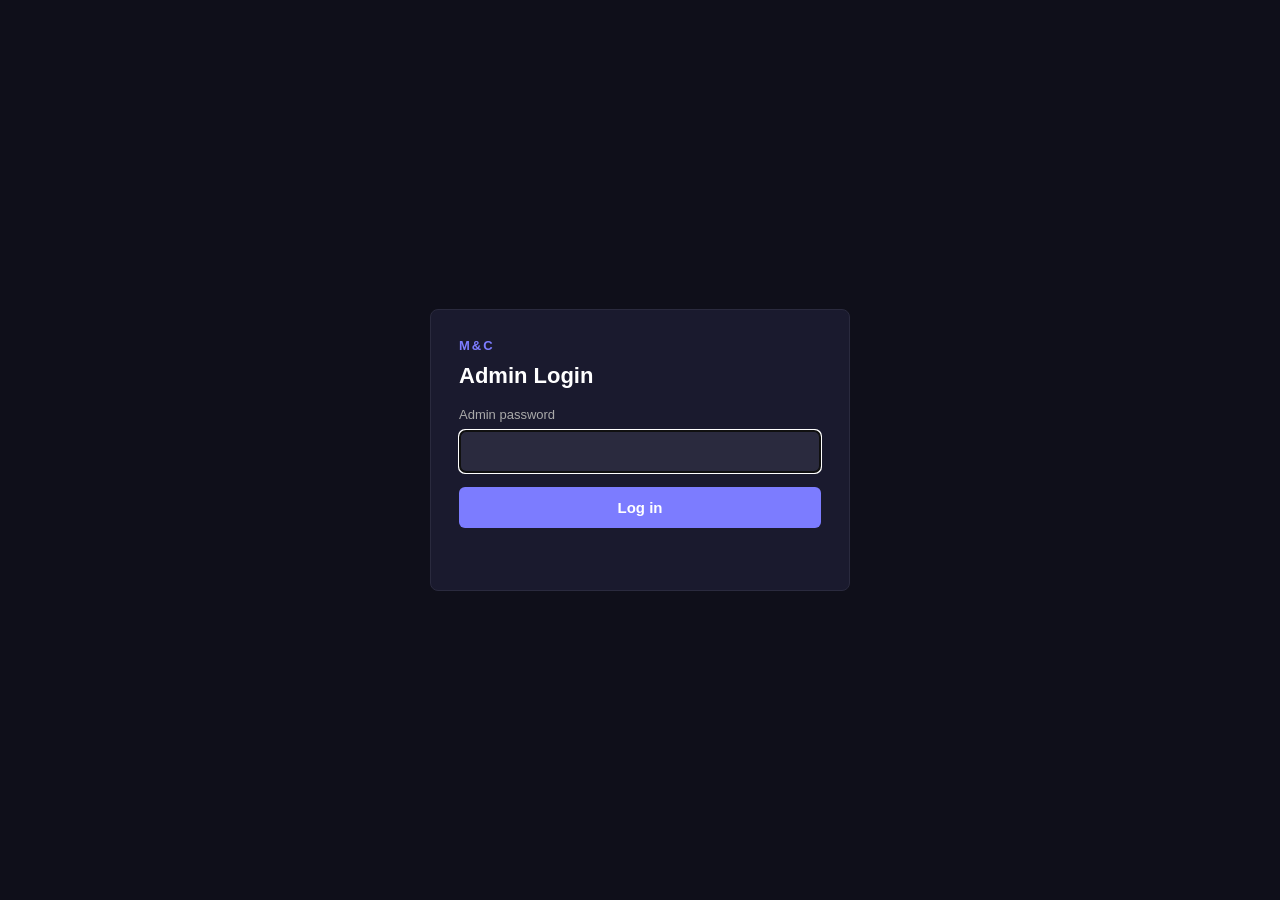
==== Web/wwwroot/login.html @ 197de39a "feat: add background tracking and dashboard improvements" ====
<!DOCTYPE html>
<html lang="en">
<head>
<meta charset="UTF-8">
<meta name="viewport" content="width=device-width, initial-scale=1.0">
<title>Monitor & Control Login</title>
<style>
* { box-sizing: border-box; }
body {
  margin: 0;
  min-height: 100vh;
  display: grid;
  place-items: center;
  font-family: -apple-system, BlinkMacSystemFont, 'Segoe UI', Roboto, sans-serif;
  background: #0f0f1a;
  color: #e0e0e0;
}
.login {
  width: min(420px, calc(100vw - 32px));
  background: #1a1a2e;
  border: 1px solid #2a2a3e;
  border-radius: 8px;
  padding: 28px;
}
.logo {
  color: #7c7cff;
  font-size: 13px;
  font-weight: 800;
  letter-spacing: 2px;
  margin-bottom: 10px;
  text-transform: uppercase;
}
h1 {
  margin: 0 0 18px;
  color: #fff;
  font-size: 22px;
  font-weight: 700;
}
label {
  display: block;
  margin-bottom: 8px;
  color: #aaa;
  font-size: 13px;
}
input, button {
  width: 100%;
  border-radius: 6px;
  font-size: 15px;
  padding: 12px 14px;
}
input {
  background: #2a2a3e;
  color: #e0e0e0;
  border: 1px solid #3a3a5e;
  margin-bottom: 14px;
}
button {
  border: 0;
  background: #7c7cff;
  color: #fff;
  cursor: pointer;
  font-weight: 700;
}
button:disabled {
  cursor: default;
  opacity: 0.65;
}
.message {
  min-height: 20px;
  margin-top: 14px;
  color: #ffcc66;
  font-size: 13px;
  line-height: 1.4;
}
.message.error { color: #ff7777; }
</style>
</head>
<body>
<main class="login">
  <div class="logo">M&amp;C</div>
  <h1>Admin Login</h1>
  <form id="login-form">
    <label for="password">Admin password</label>
    <input id="password" type="password" autocomplete="current-password" autofocus>
    <button id="login-button" type="submit">Log in</button>
  </form>
  <div id="message" class="message"></div>
</main>
<script>
const form = document.getElementById('login-form');
const button = document.getElementById('login-button');
const password = document.getElementById('password');
const message = document.getElementById('message');

async function checkStatus() {
  try {
    const response = await fetch('/api/auth/status', { cache: 'no-store' });
    if (!response.ok) return;
    const status = await response.json();
    if (!status.passwordSet) {
      button.disabled = true;
      password.disabled = true;
      message.className = 'message error';
      message.textContent = 'Admin password is not set. Open the dashboard locally before enabling remote access.';
    }
  } catch {
  }
}

form.addEventListener('submit', async event => {
  event.preventDefault();
  message.textContent = '';
  message.className = 'message';
  button.disabled = true;

  try {
    const response = await fetch('/api/auth/login', {
      method: 'POST',
      headers: { 'Content-Type': 'application/json' },
      body: JSON.stringify({ password: password.value })
    });

    if (!response.ok) {
      let error = 'Login failed.';
      try {
        const body = await response.json();
        if (body.error) error = body.error;
      } catch {
      }
      message.className = 'message error';
      message.textContent = error;
      return;
    }

    const auth = await response.json();
    if (auth.token) sessionStorage.setItem('dashboardAdminToken', auth.token);
    window.location.replace('/index.html');
  } finally {
    button.disabled = false;
  }
});

checkStatus();
</script>
</body>
</html>
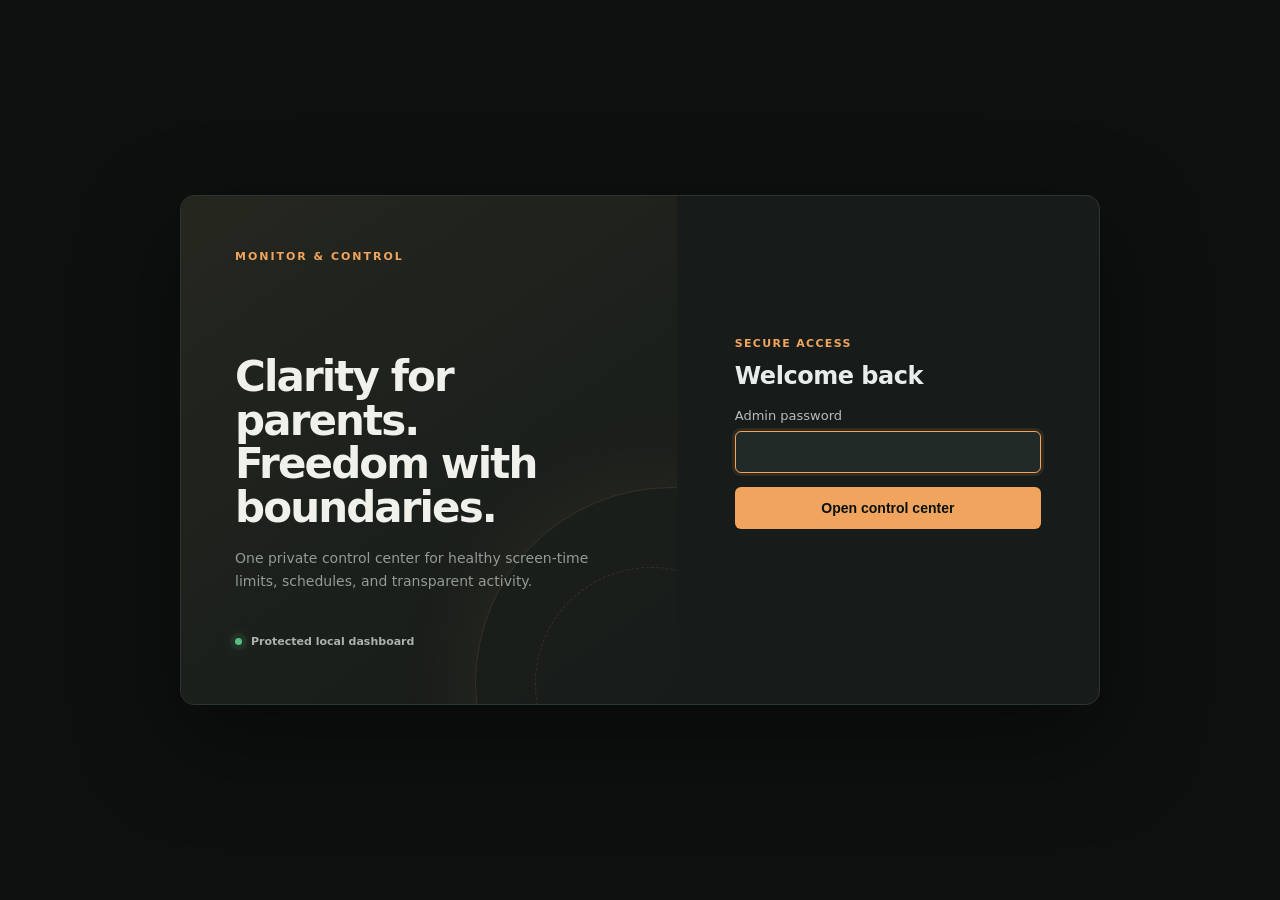
==== commit ec79ca37: "Refactor code structure for improved readability and maintainability" ====
--- a/Web/wwwroot/login.html
+++ b/Web/wwwroot/login.html
@@ -6,61 +6,100 @@
 <title>Monitor & Control Login</title>
 <style>
 * { box-sizing: border-box; }
+:root { color-scheme: dark; }
 body {
   margin: 0;
   min-height: 100vh;
   display: grid;
   place-items: center;
-  font-family: -apple-system, BlinkMacSystemFont, 'Segoe UI', Roboto, sans-serif;
-  background: #0f0f1a;
-  color: #e0e0e0;
+  font-family: "Segoe UI Variable", "Segoe UI", system-ui, sans-serif;
+  background: #0d100f;
+  color: #e8ecea;
 }
+.login-shell {
+  position: relative;
+  display: grid;
+  grid-template-columns: minmax(0, 1.08fr) minmax(360px, .92fr);
+  width: min(920px, calc(100vw - 40px));
+  min-height: 510px;
+  overflow: hidden;
+  border: 1px solid #2b3531;
+  border-radius: 14px;
+  background: #171c1a;
+  box-shadow: 0 35px 100px rgba(0,0,0,.38);
+  animation: login-arrive .55s cubic-bezier(.2,.8,.2,1) both;
+}
+@keyframes login-arrive { from { opacity: 0; transform: translateY(14px) scale(.985); } to { opacity: 1; transform: none; } }
+.login-story {
+  position: relative;
+  overflow: hidden;
+  padding: 54px;
+  background: linear-gradient(145deg,#25271f 0%,#1c201c 55%,#171c1a 100%);
+}
+.login-story::before, .login-story::after {
+  content: "";
+  position: absolute;
+  border: 1px solid rgba(240,164,93,.14);
+  border-radius: 50%;
+}
+.login-story::before { width: 390px; height: 390px; right: -190px; bottom: -175px; box-shadow: 0 0 90px rgba(240,164,93,.08); }
+.login-story::after { width: 230px; height: 230px; right: -90px; bottom: -95px; border-style: dashed; animation: story-orbit 24s linear infinite; }
+@keyframes story-orbit { to { transform: rotate(360deg); } }
+.story-brand { color: #f0a45d; font-size: 11px; font-weight: 800; letter-spacing: .18em; text-transform: uppercase; }
+.login-story h2 { max-width: 370px; margin: 92px 0 17px; color: #f1f1ec; font-size: 42px; font-weight: 560; line-height: 1.04; letter-spacing: -.045em; }
+.login-story p { max-width: 355px; color: #929b96; font-size: 14px; line-height: 1.65; }
+.story-status { display: flex; align-items: center; gap: 9px; margin-top: 42px; color: #aab3ae; font-size: 11px; font-weight: 650; }
+.story-status i { width: 7px; height: 7px; border-radius: 50%; background: #58bd83; box-shadow: 0 0 0 5px rgba(88,189,131,.09),0 0 18px rgba(88,189,131,.4); }
 .login {
-  width: min(420px, calc(100vw - 32px));
-  background: #1a1a2e;
-  border: 1px solid #2a2a3e;
-  border-radius: 8px;
-  padding: 28px;
+  align-self: center;
+  width: 100%;
+  padding: 58px;
+  background: transparent;
 }
 .logo {
-  color: #7c7cff;
-  font-size: 13px;
-  font-weight: 800;
-  letter-spacing: 2px;
-  margin-bottom: 10px;
+  color: #f0a45d;
+  font-size: 11px;
+  font-weight: 700;
+  letter-spacing: .12em;
+  margin-bottom: 12px;
   text-transform: uppercase;
 }
 h1 {
   margin: 0 0 18px;
-  color: #fff;
-  font-size: 22px;
-  font-weight: 700;
+  color: #e8ecea;
+  font-size: 24px;
+  font-weight: 650;
+  letter-spacing: -.02em;
 }
 label {
   display: block;
   margin-bottom: 8px;
-  color: #aaa;
+  color: #b5beb9;
   font-size: 13px;
 }
 input, button {
   width: 100%;
   border-radius: 6px;
-  font-size: 15px;
+  font-size: 14px;
   padding: 12px 14px;
 }
 input {
-  background: #2a2a3e;
-  color: #e0e0e0;
-  border: 1px solid #3a3a5e;
+  background: #222a27;
+  color: #e8ecea;
+  border: 1px solid #3a4641;
   margin-bottom: 14px;
+  outline: none;
 }
+input:focus { border-color: #f0a45d; box-shadow: 0 0 0 3px rgba(240,164,93,.11); }
 button {
-  border: 0;
-  background: #7c7cff;
-  color: #fff;
+  border: 1px solid transparent;
+  background: #f0a45d;
+  color: #08110e;
   cursor: pointer;
   font-weight: 700;
 }
+button:hover { background: #f6b574; }
+button:active { transform: scale(.98); }
 button:disabled {
   cursor: default;
   opacity: 0.65;
@@ -68,23 +107,38 @@
 .message {
   min-height: 20px;
   margin-top: 14px;
-  color: #ffcc66;
+  color: #d9a441;
   font-size: 13px;
   line-height: 1.4;
 }
-.message.error { color: #ff7777; }
+.message.error { color: #e1807b; }
+@media (max-width: 760px) {
+  .login-shell { display: block; width: min(430px,calc(100vw - 28px)); min-height: 0; }
+  .login-story { padding: 25px 28px; }
+  .login-story h2, .login-story p, .story-status { display: none; }
+  .login { padding: 34px 28px 38px; }
+}
+@media (prefers-reduced-motion: reduce) { *,*::before,*::after { animation-duration:.01ms !important; animation-iteration-count:1 !important; transition-duration:.01ms !important; } }
 </style>
 </head>
 <body>
-<main class="login">
-  <div class="logo">M&amp;C</div>
-  <h1>Admin Login</h1>
-  <form id="login-form">
-    <label for="password">Admin password</label>
-    <input id="password" type="password" autocomplete="current-password" autofocus>
-    <button id="login-button" type="submit">Log in</button>
-  </form>
-  <div id="message" class="message"></div>
+<main class="login-shell">
+  <section class="login-story">
+    <div class="story-brand">Monitor &amp; Control</div>
+    <h2>Clarity for parents. Freedom with boundaries.</h2>
+    <p>One private control center for healthy screen-time limits, schedules, and transparent activity.</p>
+    <div class="story-status"><i></i>Protected local dashboard</div>
+  </section>
+  <section class="login">
+    <div class="logo">Secure access</div>
+    <h1>Welcome back</h1>
+    <form id="login-form">
+      <label for="password">Admin password</label>
+      <input id="password" type="password" autocomplete="current-password" autofocus>
+      <button id="login-button" type="submit">Open control center</button>
+    </form>
+    <div id="message" class="message"></div>
+  </section>
 </main>
 <script>
 const form = document.getElementById('login-form');
@@ -132,8 +186,7 @@
       return;
     }
 
-    const auth = await response.json();
-    if (auth.token) sessionStorage.setItem('dashboardAdminToken', auth.token);
+    await response.json();
     window.location.replace('/index.html');
   } finally {
     button.disabled = false;
